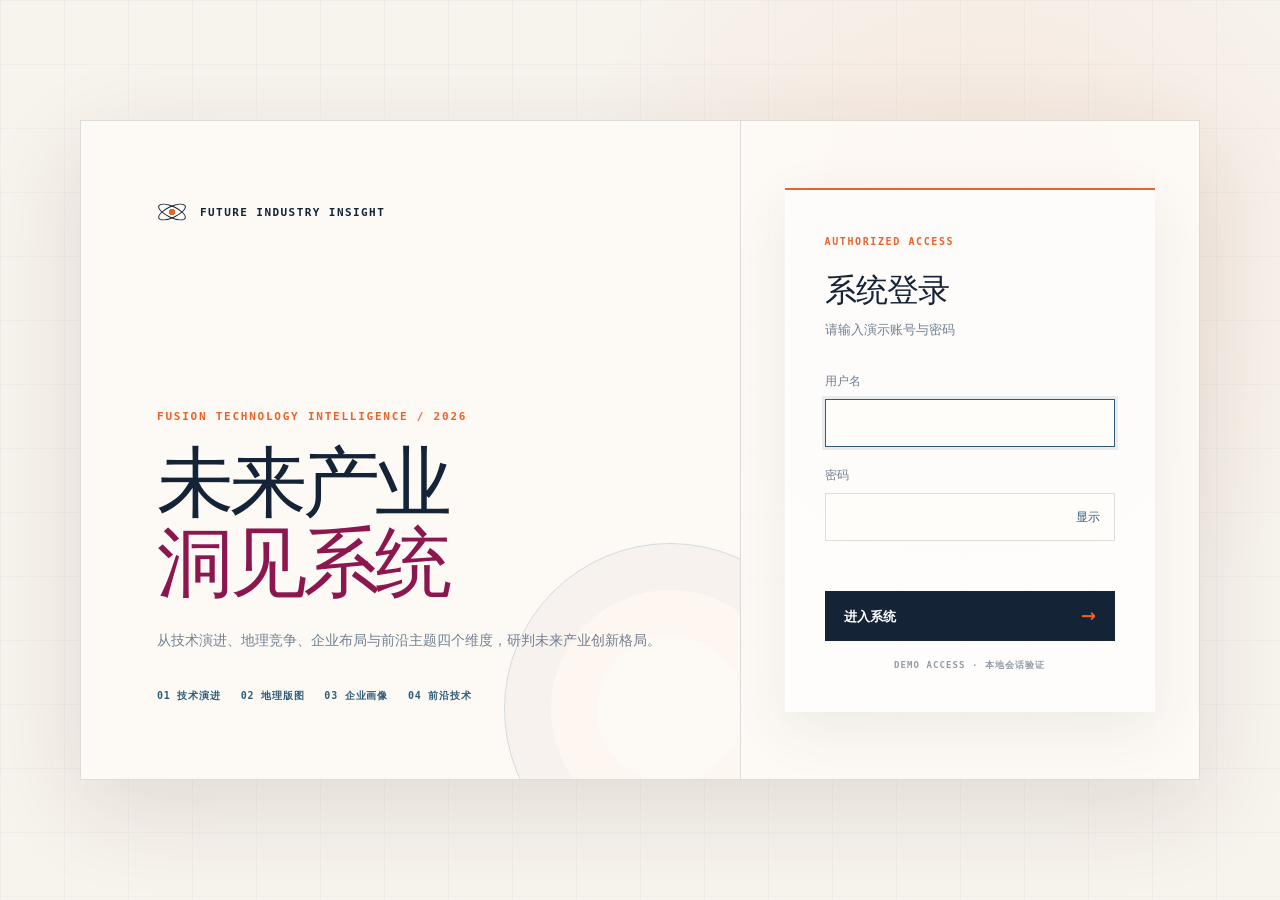
==== frontend/index.html @ 6e62c187 "重组：目录英文化分层（frontend/backend/pipeline/analytics/data/scripts/docs/manifest）+ 入口脚本与数据文件改名 + 路径引用同步更新；删" ====
<!doctype html>
<html lang="zh-CN">
<head>
  <meta charset="utf-8">
  <meta name="viewport" content="width=device-width, initial-scale=1">
  <meta name="description" content="未来产业洞见系统统一入口">
  <title>未来产业洞见系统</title>
  <link rel="stylesheet" href="shared/demo-auth.css?v=20260826-no-logout1">
  <style>
    :root {
      color-scheme: light;
      font-family: Inter, "PingFang SC", "Microsoft YaHei", system-ui, sans-serif;
      background: #f7f3ed;
      color: #152337;
    }
    * { box-sizing: border-box; }
    html, body { width: 100%; height: 100%; margin: 0; overflow: hidden; }
    body {
      background:
        linear-gradient(rgba(21,35,55,.025) 1px, transparent 1px),
        linear-gradient(90deg, rgba(21,35,55,.025) 1px, transparent 1px),
        #f7f3ed;
      background-size: 64px 64px;
    }
    #views { position: fixed; inset: 0; }
    .site-view {
      position: absolute;
      inset: 0;
      width: 100%;
      height: 100%;
      border: 0;
      background: #f7f3ed;
      opacity: 0;
      visibility: hidden;
      pointer-events: none;
      transition: opacity .18s ease;
    }
    .site-view.active {
      opacity: 1;
      visibility: visible;
      pointer-events: auto;
    }
    .loading {
      position: fixed;
      z-index: 10;
      left: 50%;
      top: 50%;
      display: flex;
      align-items: center;
      gap: 12px;
      padding: 12px 16px;
      border: 1px solid rgba(21,35,55,.12);
      border-radius: 10px;
      color: #718092;
      background: rgba(255,253,249,.92);
      box-shadow: 0 18px 48px rgba(65,45,35,.12);
      transform: translate(-50%, -50%);
      font-size: 12px;
      transition: opacity .18s ease;
    }
    .loading::before {
      content: "";
      width: 12px;
      height: 12px;
      border: 2px solid rgba(21,35,55,.15);
      border-top-color: #e9632d;
      border-radius: 50%;
      animation: spin .7s linear infinite;
    }
    .loading.hidden { opacity: 0; pointer-events: none; }
    @keyframes spin { to { transform: rotate(360deg); } }
    @media (prefers-reduced-motion: reduce) {
      .site-view, .loading { transition: none; }
      .loading::before { animation: none; }
    }
  </style>
</head>
<body>
  <section id="demoLogin" class="demo-login" aria-labelledby="demoLoginTitle">
    <div class="demo-login-shell">
      <div class="demo-login-intro">
        <div class="demo-login-brand"><i class="demo-login-atom" aria-hidden="true"></i><span>FUTURE INDUSTRY INSIGHT</span></div>
        <p class="demo-login-kicker">FUSION TECHNOLOGY INTELLIGENCE / 2026</p>
        <h1 id="demoLoginTitle">未来产业<br><span>洞见系统</span></h1>
        <p>从技术演进、地理竞争、企业布局与前沿主题四个维度，研判未来产业创新格局。</p>
        <div class="demo-login-scope"><span>01 技术演进</span><span>02 地理版图</span><span>03 企业画像</span><span>04 前沿技术</span></div>
      </div>
      <form id="demoLoginForm" class="demo-login-form" novalidate>
        <div class="demo-login-form-head"><span>AUTHORIZED ACCESS</span><h2>系统登录</h2><p>请输入演示账号与密码</p></div>
        <label for="demoUsername"><span>用户名</span><input id="demoUsername" name="username" type="text" autocomplete="username" required></label>
        <label for="demoPassword"><span>密码</span><span class="demo-password-field"><input id="demoPassword" name="password" type="password" autocomplete="current-password" required><button id="demoPasswordToggle" type="button" aria-label="显示密码">显示</button></span></label>
        <p id="demoLoginError" class="demo-login-error" role="alert" aria-live="polite"></p>
        <button class="demo-login-submit" type="submit"><span>进入系统</span><b>→</b></button>
        <small>DEMO ACCESS · 本地会话验证</small>
      </form>
    </div>
  </section>
  <main id="views" aria-live="polite"></main>
  <div id="loading" class="loading" role="status">正在载入分析模块</div>
  <script src="shared/demo-auth.js?v=20260826-no-logout1"></script>
  <script>
    (() => {
      const PAGE_URLS = {
        home: "home.html",
        technology: "technology.html",
        industry: "industry.html",
        enterprise: "enterprise.html",
        frontier: "frontier.html"
      };
      const PAGE_TITLES = {
        home: "未来产业洞见系统",
        technology: "技术演进脉络 · 未来产业洞见系统",
        industry: "地理版图洞察 · 未来产业洞见系统",
        enterprise: "企业画像 · 未来产业洞见系统",
        frontier: "前沿技术关注 · 未来产业洞见系统"
      };
      const VALID_VIEWS = new Set(Object.keys(PAGE_URLS));
      const frames = new Map();
      const viewsHost = document.getElementById("views");
      const loading = document.getElementById("loading");
      let activeView = "";

      const markFrameReady = (view, frame) => {
        if (frame.dataset.loaded === "true") return;
        frame.dataset.loaded = "true";
        clearInterval(frame._readyPoll);
        clearTimeout(frame._readyTimeout);
        if (view === activeView) loading.classList.add("hidden");
      };

      const viewFromHash = () => {
        const candidate = location.hash.slice(1).toLowerCase();
        return VALID_VIEWS.has(candidate) ? candidate : "home";
      };

      const ensureFrame = view => {
        if (frames.has(view)) return frames.get(view);
        const frame = document.createElement("iframe");
        frame.className = "site-view";
        frame.dataset.view = view;
        frame.title = PAGE_TITLES[view];
        frame.src = PAGE_URLS[view];
        frame.addEventListener("load", () => markFrameReady(view, frame), { once: true });
        viewsHost.appendChild(frame);
        frames.set(view, frame);
        frame._readyPoll = window.setInterval(() => {
          try {
            if (["interactive", "complete"].includes(frame.contentDocument?.readyState)) {
              markFrameReady(view, frame);
            }
          } catch (_) {
            // 保留超时兜底，兼容更严格的本地文件安全策略。
          }
        }, 120);
        frame._readyTimeout = window.setTimeout(() => markFrameReady(view, frame), 8000);
        return frame;
      };

      const activate = (view, historyMode = "none") => {
        if (!VALID_VIEWS.has(view)) view = "home";
        activeView = view;
        const frame = ensureFrame(view);
        frames.forEach((item, name) => {
          const selected = name === view;
          item.classList.toggle("active", selected);
          item.setAttribute("aria-hidden", String(!selected));
          item.contentWindow?.postMessage({ type: "fusion:visibility", visible: selected }, "*");
        });
        document.title = PAGE_TITLES[view];
        loading.classList.toggle("hidden", frame.dataset.loaded === "true");
        const nextHash = view === "home" ? "#home" : `#${view}`;
        if (historyMode === "push" && location.hash !== nextHash) {
          history.pushState({ view }, "", nextHash);
        } else if (!location.hash) {
          history.replaceState({ view }, "", nextHash);
        }
      };

      window.addEventListener("message", event => {
        if (event.data?.type === "fusion:navigate" && VALID_VIEWS.has(event.data.view)) {
          activate(event.data.view, "push");
          return;
        }
        if (event.data?.type !== "fusion:open-enterprise" || !event.data.company) return;
        const frame = ensureFrame("enterprise");
        const openProfile = () => frame.contentWindow?.postMessage({
          type: "fusion:open-enterprise",
          company: String(event.data.company)
        }, "*");
        activate("enterprise", "push");
        if (frame.dataset.loaded === "true") {
          requestAnimationFrame(openProfile);
        } else {
          frame.addEventListener("load", openProfile, { once: true });
        }
      });
      window.addEventListener("hashchange", () => activate(viewFromHash()));
      activate(viewFromHash());
    })();
  </script>
</body>
</html>
---- frontend/shared/demo-auth.css ----
:root {
  --auth-paper: #f7f3ed;
  --auth-panel: #fffdf9;
  --auth-ink: #152337;
  --auth-muted: #718092;
  --auth-line: rgba(21, 35, 55, .14);
  --auth-orange: #e9632d;
  --auth-wine: #8c174f;
  --auth-blue: #315c79;
}

.demo-login {
  position: fixed;
  z-index: 1000;
  inset: 0;
  display: grid;
  place-items: center;
  overflow: auto;
  padding: 40px;
  color: var(--auth-ink);
  background:
    radial-gradient(circle at 76% 28%, rgba(233, 99, 45, .09), transparent 26rem),
    linear-gradient(rgba(21, 35, 55, .028) 1px, transparent 1px),
    linear-gradient(90deg, rgba(21, 35, 55, .028) 1px, transparent 1px),
    var(--auth-paper);
  background-size: auto, 64px 64px, 64px 64px, auto;
  transition: opacity .28s ease, visibility .28s ease;
}

.demo-login[hidden] {
  display: grid;
  opacity: 0;
  visibility: hidden;
  pointer-events: none;
}

.demo-login-shell {
  width: min(1120px, 100%);
  min-height: min(660px, calc(100vh - 80px));
  display: grid;
  grid-template-columns: minmax(0, 1.18fr) minmax(360px, .82fr);
  border: 1px solid var(--auth-line);
  background: rgba(255, 253, 249, .78);
  box-shadow: 0 28px 90px rgba(65, 45, 35, .12);
}

.demo-login-intro {
  position: relative;
  display: flex;
  flex-direction: column;
  padding: clamp(42px, 6vw, 76px);
  overflow: hidden;
  border-right: 1px solid var(--auth-line);
}

.demo-login-intro::after {
  content: "";
  position: absolute;
  right: -96px;
  bottom: -96px;
  width: 330px;
  aspect-ratio: 1;
  border: 1px solid rgba(49, 92, 121, .2);
  border-radius: 50%;
  box-shadow: inset 0 0 0 46px rgba(49, 92, 121, .025), inset 0 0 0 92px rgba(233, 99, 45, .025);
}

.demo-login-brand {
  display: flex;
  align-items: center;
  gap: 13px;
  font: 700 11px/1 ui-monospace, SFMono-Regular, Consolas, monospace;
  letter-spacing: .13em;
}

.demo-login-atom {
  position: relative;
  width: 30px;
  height: 30px;
  flex: 0 0 auto;
  background: radial-gradient(circle, var(--auth-orange) 0 3px, transparent 3.5px);
}

.demo-login-atom::before,
.demo-login-atom::after {
  content: "";
  position: absolute;
  inset: 9px 0;
  border: 1.4px solid var(--auth-ink);
  border-radius: 50%;
  transform: rotate(25deg);
}

.demo-login-atom::after { transform: rotate(-25deg); }
.demo-login-kicker { margin: auto 0 18px; color: var(--auth-orange); font: 650 11px/1.4 ui-monospace, SFMono-Regular, Consolas, monospace; letter-spacing: .16em; }
.demo-login-intro h1 { margin: 0; font-size: clamp(50px, 6vw, 78px); font-weight: 430; line-height: 1.04; letter-spacing: -.055em; }
.demo-login-intro h1 span { color: var(--auth-wine); }
.demo-login-intro > p:not(.demo-login-kicker) { max-width: 570px; margin: 25px 0 34px; color: var(--auth-muted); font-size: 14px; line-height: 1.9; }
.demo-login-scope { position: relative; z-index: 1; display: flex; flex-wrap: wrap; gap: 9px 20px; color: var(--auth-blue); font: 650 10px/1.5 ui-monospace, SFMono-Regular, Consolas, monospace; letter-spacing: .08em; }

.demo-login-form {
  align-self: center;
  display: flex;
  flex-direction: column;
  margin: 44px;
  padding: 40px;
  border-top: 2px solid var(--auth-orange);
  background: rgba(255, 255, 255, .62);
  box-shadow: 0 18px 54px rgba(65, 45, 35, .08);
}

.demo-login-form-head span { color: var(--auth-orange); font: 700 10px/1 ui-monospace, SFMono-Regular, Consolas, monospace; letter-spacing: .16em; }
.demo-login-form-head h2 { margin: 20px 0 8px; font-size: 32px; font-weight: 480; letter-spacing: -.03em; }
.demo-login-form-head p { margin: 0 0 34px; color: var(--auth-muted); font-size: 13px; }
.demo-login-form > label { display: grid; gap: 9px; margin-bottom: 20px; color: var(--auth-muted); font-size: 12px; }
.demo-login-form input { width: 100%; height: 48px; padding: 0 14px; border: 1px solid var(--auth-line); border-radius: 0; outline: none; color: var(--auth-ink); background: var(--auth-panel); font: inherit; transition: border-color .18s ease, box-shadow .18s ease; }
.demo-login-form input:focus { border-color: var(--auth-blue); box-shadow: 0 0 0 3px rgba(49, 92, 121, .1); }
.demo-password-field { position: relative; display: block; }
.demo-password-field input { padding-right: 62px; }
.demo-password-field button { position: absolute; right: 5px; top: 5px; height: 38px; padding: 0 10px; border: 0; color: var(--auth-blue); background: transparent; cursor: pointer; font-size: 12px; }
.demo-login-error { min-height: 20px; margin: -4px 0 14px; color: var(--auth-wine); font-size: 12px; line-height: 1.6; }
.demo-login-submit { height: 50px; display: flex; align-items: center; justify-content: space-between; padding: 0 18px; border: 1px solid var(--auth-ink); color: #fff; background: var(--auth-ink); cursor: pointer; font-family: inherit; font-size: 13px; font-weight: 600; line-height: 1; transition: background .18s ease, transform .18s ease; }
.demo-login-submit:hover { background: var(--auth-blue); transform: translateY(-1px); }
.demo-login-submit b { color: var(--auth-orange); font-size: 18px; }
.demo-login-form > small { margin-top: 18px; color: #929ba5; font: 600 9px/1.4 ui-monospace, SFMono-Regular, Consolas, monospace; letter-spacing: .12em; text-align: center; }

body:not(.demo-authenticated) #views,
body:not(.demo-authenticated) > .loading { visibility: hidden; }

@media (max-width: 800px) {
  .demo-login { padding: 18px; }
  .demo-login-shell { grid-template-columns: 1fr; min-height: 0; }
  .demo-login-intro { min-height: 300px; padding: 34px; border-right: 0; border-bottom: 1px solid var(--auth-line); }
  .demo-login-kicker { margin-top: 58px; }
  .demo-login-form { margin: 0; padding: 34px; box-shadow: none; }
}

@media (max-width: 480px) {
  .demo-login { padding: 0; }
  .demo-login-shell { min-height: 100vh; border: 0; }
  .demo-login-intro { min-height: 260px; padding: 26px; }
  .demo-login-intro h1 { font-size: 48px; }
  .demo-login-kicker { margin-top: 45px; }
  .demo-login-form { padding: 28px 26px; }
}

@media (prefers-reduced-motion: reduce) {
  .demo-login, .demo-login-submit, .demo-login-form input { transition: none; }
}
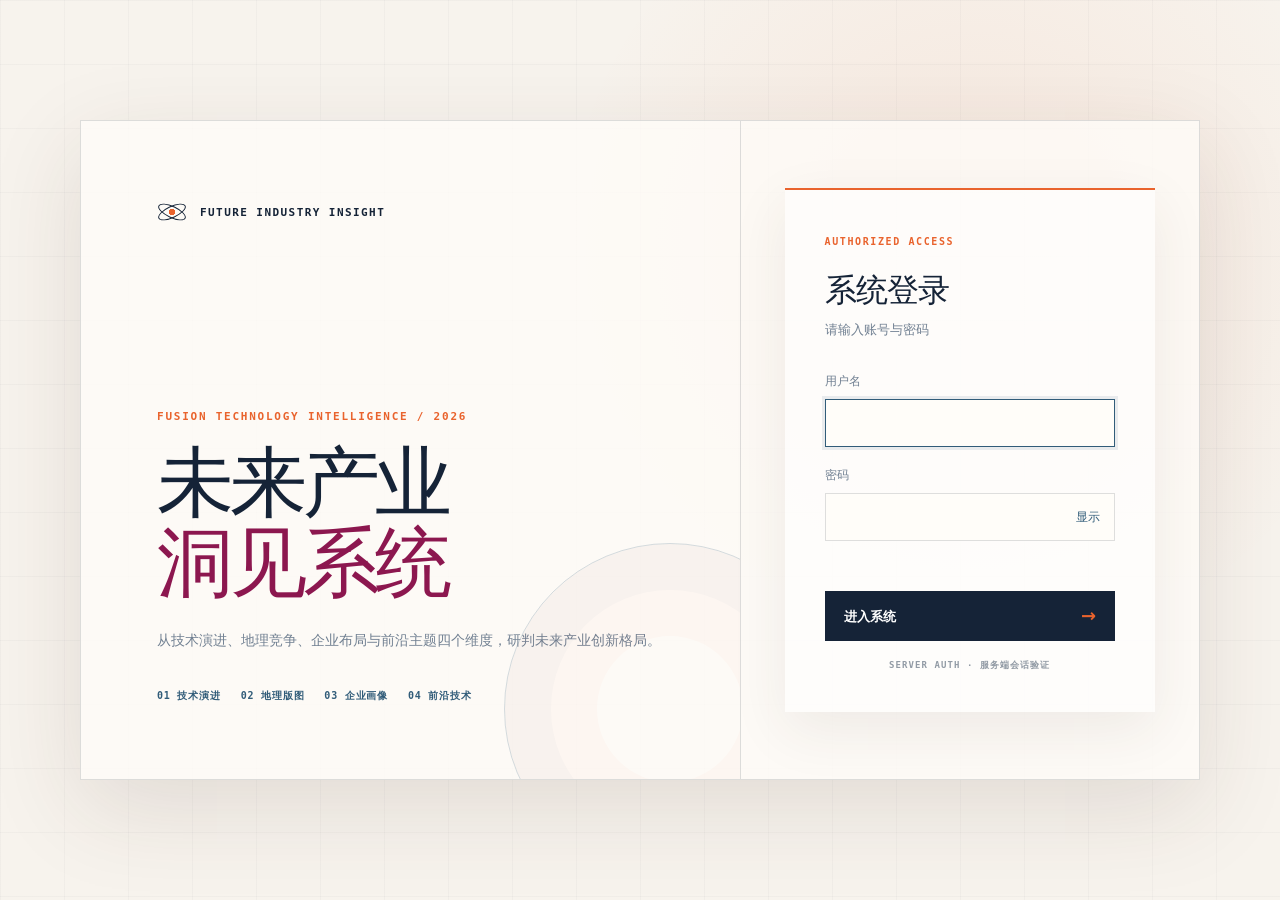
==== commit e7ef2fb1: "安全：新增服务端会话鉴权——backend/auth.py（HMAC 签名 HttpOnly Cookie 令牌 + 同源登录失败 5 次锁 5 分钟）；/api/auth/login|logout|" ====
--- a/frontend/index.html
+++ b/frontend/index.html
@@ -5,7 +5,7 @@
   <meta name="viewport" content="width=device-width, initial-scale=1">
   <meta name="description" content="未来产业洞见系统统一入口">
   <title>未来产业洞见系统</title>
-  <link rel="stylesheet" href="shared/demo-auth.css?v=20260826-no-logout1">
+  <link rel="stylesheet" href="shared/demo-auth.css?v=20260928-auth2">
   <style>
     :root {
       color-scheme: light;
@@ -86,18 +86,18 @@
         <div class="demo-login-scope"><span>01 技术演进</span><span>02 地理版图</span><span>03 企业画像</span><span>04 前沿技术</span></div>
       </div>
       <form id="demoLoginForm" class="demo-login-form" novalidate>
-        <div class="demo-login-form-head"><span>AUTHORIZED ACCESS</span><h2>系统登录</h2><p>请输入演示账号与密码</p></div>
+        <div class="demo-login-form-head"><span>AUTHORIZED ACCESS</span><h2>系统登录</h2><p>请输入账号与密码</p></div>
         <label for="demoUsername"><span>用户名</span><input id="demoUsername" name="username" type="text" autocomplete="username" required></label>
         <label for="demoPassword"><span>密码</span><span class="demo-password-field"><input id="demoPassword" name="password" type="password" autocomplete="current-password" required><button id="demoPasswordToggle" type="button" aria-label="显示密码">显示</button></span></label>
         <p id="demoLoginError" class="demo-login-error" role="alert" aria-live="polite"></p>
         <button class="demo-login-submit" type="submit"><span>进入系统</span><b>→</b></button>
-        <small>DEMO ACCESS · 本地会话验证</small>
+        <small>SERVER AUTH · 服务端会话验证</small>
       </form>
     </div>
   </section>
   <main id="views" aria-live="polite"></main>
   <div id="loading" class="loading" role="status">正在载入分析模块</div>
-  <script src="shared/demo-auth.js?v=20260826-no-logout1"></script>
+  <script src="shared/demo-auth.js?v=20260928-auth2"></script>
   <script>
     (() => {
       const PAGE_URLS = {
